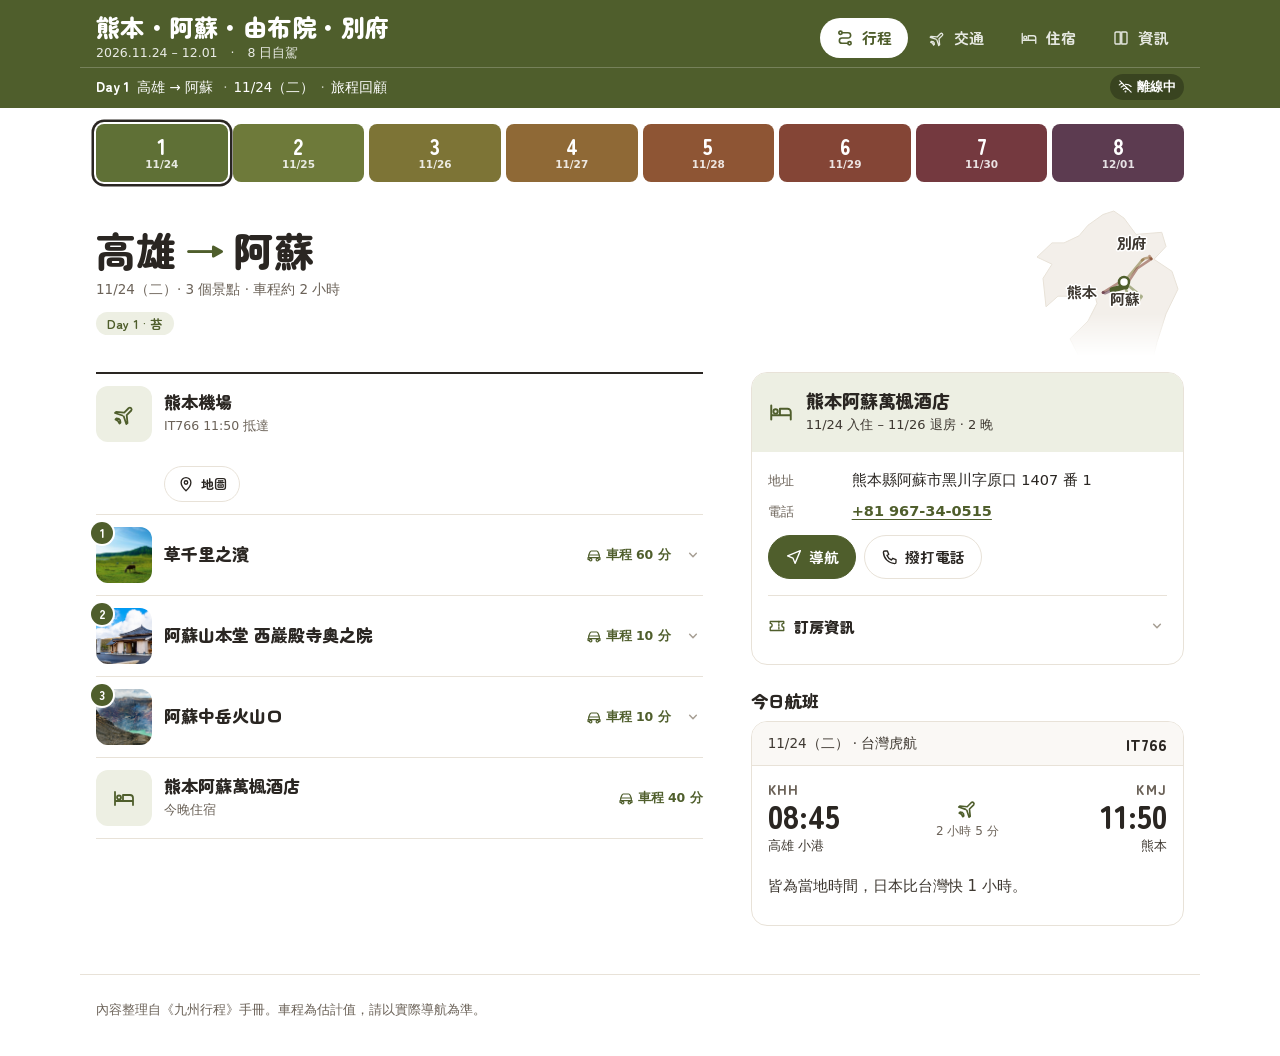
==== index.html @ fb5780c5 "新增熊本九州自駕行程網站 - 單頁靜態網站：行程（Day 1–8 景點、九州小地圖）、交通（航班、租車待填）、住宿（四間飯店、訂房待填）、資訊（氣候、美食、行前清單） - 和風沉穩色調：每天一個日本傳" ====
<!doctype html>
<html lang="zh-Hant-TW">
<head>
<meta charset="utf-8">
<meta name="viewport" content="width=device-width, initial-scale=1, viewport-fit=cover">
<title>熊本・阿蘇・由布院・別府 2026.11</title>
<meta name="description" content="2026/11/24–12/01 九州自駕八日行程：熊本、阿蘇、高千穗、湯布院、別府。">
<meta name="theme-color" content="#4F5E2C">
<link rel="manifest" href="manifest.webmanifest">
<link rel="icon" href="icon.svg" type="image/svg+xml">
<link rel="apple-touch-icon" href="icon-180.png">
<link rel="preload" href="fonts/zenmaru-900.woff" as="font" type="font/woff" crossorigin>
<link rel="stylesheet" href="css/style.css">
</head>
<body>

<svg width="0" height="0" style="position:absolute" aria-hidden="true">
  <defs>
    <symbol id="i-plane" viewBox="0 0 24 24"><path d="M10.5 13.5 3 11l1.2-1.2 8 .8 4.6-4.6a1.8 1.8 0 0 1 2.5 2.5l-4.6 4.6.8 8L14.3 22l-2.5-7.5"/><path d="M7 17l-2.5-.5L3.5 17.5 6 19l1.5 2.5 1-1L8 18"/></symbol>
    <symbol id="i-car" viewBox="0 0 24 24"><path d="M4 16v-3.5L6 7.5A2 2 0 0 1 7.9 6h8.2A2 2 0 0 1 18 7.5l2 5V16"/><path d="M3 16h18v2.5a.5.5 0 0 1-.5.5H19M5 19H3.5a.5.5 0 0 1-.5-.5V16"/><circle cx="7" cy="19" r="1.8"/><circle cx="17" cy="19" r="1.8"/><path d="M5 12h14"/></symbol>
    <symbol id="i-walk" viewBox="0 0 24 24"><circle cx="13" cy="4.5" r="1.8"/><path d="m9 21 2.5-6.5L14 17v4"/><path d="M11.5 14.5 12.5 9l-3 1.5L8 13.5"/><path d="m12.5 9 2 3 3 1"/></symbol>
    <symbol id="i-bed" viewBox="0 0 24 24"><path d="M3 6v13M3 15h18v4M21 15v-3a3 3 0 0 0-3-3h-7v6"/><circle cx="7" cy="11.5" r="2"/></symbol>
    <symbol id="i-phone" viewBox="0 0 24 24"><path d="M5 4h3.5l1.8 4.5-2.3 1.4a11 11 0 0 0 6.1 6.1l1.4-2.3 4.5 1.8V19a1.8 1.8 0 0 1-1.8 1.8A16 16 0 0 1 3.2 5.8 1.8 1.8 0 0 1 5 4"/></symbol>
    <symbol id="i-pin" viewBox="0 0 24 24"><path d="M12 21s-6.5-6-6.5-11a6.5 6.5 0 0 1 13 0c0 5-6.5 11-6.5 11z"/><circle cx="12" cy="10" r="2.3"/></symbol>
    <symbol id="i-nav" viewBox="0 0 24 24"><path d="M20.5 3.5 3.5 10.6l7.1 2.8 2.8 7.1z"/></symbol>
    <symbol id="i-route" viewBox="0 0 24 24"><circle cx="6" cy="5" r="2.2"/><circle cx="18" cy="19" r="2.2"/><path d="M8.2 5H16a3.5 3.5 0 0 1 0 7H8a3.5 3.5 0 0 0 0 7h7.8"/></symbol>
    <symbol id="i-ticket" viewBox="0 0 24 24"><path d="M3 8.5V6h18v2.5a2.5 2.5 0 0 0 0 5V18H3v-4.5a2.5 2.5 0 0 0 0-5z"/><path d="M14.5 6v12" stroke-dasharray="2 2"/></symbol>
    <symbol id="i-book" viewBox="0 0 24 24"><path d="M4 5.5A1.5 1.5 0 0 1 5.5 4H11v16H5.5A1.5 1.5 0 0 1 4 18.5zM20 5.5A1.5 1.5 0 0 0 18.5 4H13v16h5.5a1.5 1.5 0 0 0 1.5-1.5z"/></symbol>
    <symbol id="i-chev" viewBox="0 0 24 24"><path d="m8 10 4 4 4-4"/></symbol>
    <symbol id="i-check" viewBox="0 0 24 24"><path d="m5 12.5 4.5 4.5L19 7.5"/></symbol>
    <symbol id="i-offline" viewBox="0 0 24 24"><path d="M3 3l18 18M8.5 16.5a5 5 0 0 1 7 0M5 13a10 10 0 0 1 4.2-2.4M12 8.5a13 13 0 0 1 9 3.5M2 9.5a15 15 0 0 1 3.3-2.2"/><circle cx="12" cy="20" r=".6"/></symbol>
  </defs>
</svg>

<a class="skip" href="#main">跳到主要內容</a>

<header class="mast">
  <div class="mast__inner">
    <div class="mast__title">
      <h1 class="mast__name">熊本・阿蘇・由布院・別府</h1>
      <p class="mast__dates num">2026.11.24 – 12.01　·　8 日自駕</p>
    </div>
    <nav class="tabs" aria-label="主要分頁">
      <a class="tabs__item" href="#trip" data-tab="trip"><svg class="ic"><use href="#i-route"/></svg><span>行程</span></a>
      <a class="tabs__item" href="#transport" data-tab="transport"><svg class="ic"><use href="#i-plane"/></svg><span>交通</span></a>
      <a class="tabs__item" href="#stay" data-tab="stay"><svg class="ic"><use href="#i-bed"/></svg><span>住宿</span></a>
      <a class="tabs__item" href="#info" data-tab="info"><svg class="ic"><use href="#i-book"/></svg><span>資訊</span></a>
    </nav>
  </div>
  <div class="guide" aria-live="polite">
    <div class="guide__inner">
      <p class="guide__words" id="guide"></p>
      <p class="guide__net" id="net" hidden><svg class="ic"><use href="#i-offline"/></svg>離線中</p>
    </div>
  </div>
</header>

<main id="main">
  <section class="view" id="view-trip" data-view="trip" aria-label="行程"></section>
  <section class="view" id="view-transport" data-view="transport" aria-label="交通" hidden></section>
  <section class="view" id="view-stay" data-view="stay" aria-label="住宿" hidden></section>
  <section class="view" id="view-info" data-view="info" aria-label="資訊" hidden></section>
</main>

<footer class="foot">
  <p>內容整理自《九州行程》手冊。車程為估計值，請以實際導航為準。</p>
  <p id="sw-status"></p>
</footer>

<script src="js/data.js"></script>
<script src="js/app.js"></script>
</body>
</html>
---- css/style.css ----
@font-face {
  font-family: "Zen Maru";
  src: url("../fonts/zenmaru-900.woff") format("woff");
  font-weight: 900;
  font-display: swap;
}
@font-face {
  font-family: "Zen Maru";
  src: url("../fonts/zenmaru-700.woff") format("woff");
  font-weight: 700;
  font-display: swap;
}

/* 圓體沒有的五個繁體字（嗎奶灶糕糰）由同字重的黑體補上 */
@font-face { font-family: "Zen Maru"; src: url("../fonts/fill-900.woff2") format("woff2"); font-weight: 900; unicode-range: U+55CE, U+5976, U+7076, U+7CD5, U+7CF0; font-display: swap; }
@font-face { font-family: "Zen Maru"; src: url("../fonts/fill-700.woff2") format("woff2"); font-weight: 700; unicode-range: U+55CE, U+5976, U+7076, U+7CD5, U+7CF0; font-display: swap; }

:root {
  color-scheme: light;
  /* 暖灰階：所有中性色都從這一組來 */
  --white: #FFFFFF;
  --g-50: #FAF8F5;
  --g-100: #F3EFEA;
  --g-200: #E8E2D8;
  --g-400: #A79F94;
  --g-600: #6B6258;
  --g-800: #3E3831;
  --ink: #2A2622;

  /* 選中日的秋色（由 JS 依日期換上） */
  --day: #4F5E2C;
  --day-chip: #5F7036;
  --day-soft: #EDEFE3;

  --round: "Zen Maru", "Noto Sans TC", "PingFang TC", "Microsoft JhengHei", system-ui, sans-serif;
  --body: "Noto Sans TC", "PingFang TC", "Hiragino Sans", "Microsoft JhengHei", system-ui, sans-serif;

  --s1: 4px; --s2: 8px; --s3: 12px; --s4: 16px; --s5: 24px; --s6: 32px; --s7: 48px;
  --gutter: 16px;
  --max: 1120px;
  --tabbar: 62px;
  --r-sm: 8px; --r-md: 12px; --r-lg: 16px;
  --ease: cubic-bezier(.16, 1, .3, 1);
}

*, *::before, *::after { box-sizing: border-box; }
html { -webkit-text-size-adjust: 100%; scroll-padding-top: 120px; scrollbar-color: var(--g-400) var(--g-100); }
body {
  margin: 0;
  background: var(--white);
  color: var(--ink);
  font: 400 16px/1.7 var(--body);
  caret-color: var(--day);
  padding-bottom: calc(var(--tabbar) + env(safe-area-inset-bottom));
}
::selection { background: var(--day-soft); color: var(--ink); }
img { display: block; max-width: 100%; height: auto; }
a { color: var(--day); text-underline-offset: .2em; text-decoration-thickness: 1px; }
:focus-visible { outline: 3px solid var(--ink); outline-offset: 2px; border-radius: 6px; }
p { max-width: 68ch; }
.num { font-variant-numeric: tabular-nums; }
.sr { position: absolute; width: 1px; height: 1px; overflow: hidden; clip: rect(0 0 0 0); white-space: nowrap; }
.ic { width: 20px; height: 20px; fill: none; stroke: currentColor; stroke-width: 1.8; stroke-linecap: round; stroke-linejoin: round; flex: none; }
.chev { width: 20px; height: 20px; color: var(--g-400); transition: transform .3s var(--ease); }
details[open] > summary .chev { transform: rotate(180deg); }
summary { list-style: none; cursor: pointer; }
summary::-webkit-details-marker { display: none; }

.skip { position: absolute; left: -999px; top: 8px; background: var(--ink); color: var(--white); padding: 8px 12px; z-index: 50; border-radius: var(--r-sm); }
.skip:focus { left: 8px; }

/* ── 頁首：整塊鋪上當日秋色 ─────────────── */
.mast { background: var(--day); color: var(--white); position: sticky; top: 0; z-index: 20; transition: background-color .6s var(--ease); }
.mast__inner { max-width: var(--max); margin: 0 auto; padding: var(--s3) var(--gutter) var(--s1); display: flex; align-items: center; gap: var(--s5); }
.mast__title { min-width: 0; }
.mast__name { font: 900 clamp(19px, 5vw, 24px)/1.25 var(--round); margin: 0; letter-spacing: .02em; }
.mast__dates { margin: 0; font-size: 12.5px; opacity: .88; }

.guide { color: var(--white); }
.guide__inner { max-width: var(--max); margin: 0 auto; padding: 0 var(--gutter) var(--s2); min-height: 30px; display: flex; align-items: center; gap: var(--s3); border-top: 1px solid rgba(255,255,255,.22); padding-top: 6px; }
.guide__words { margin: 0; max-width: none; font-size: 13.5px; line-height: 1.5; flex: 1; min-width: 0; }
.guide__words b { font: 900 13.5px/1 var(--round); margin-right: 8px; }
.guide__words .sep { opacity: .65; margin: 0 6px; }
.guide__words .u { white-space: nowrap; }
.guide__net { margin: 0; display: flex; align-items: center; gap: 4px; font-size: 12.5px; font-weight: 700; background: rgba(0,0,0,.28); padding: 2px 8px; border-radius: 99px; }
.guide__net .ic { width: 15px; height: 15px; }

/* 分頁：手機在底部，寬螢幕在頁首 */
.tabs { position: fixed; left: 0; right: 0; bottom: 0; z-index: 30; display: grid; grid-template-columns: repeat(4, 1fr);
  background: var(--white); border-top: 1px solid var(--g-200); padding-bottom: env(safe-area-inset-bottom); }
.tabs__item { display: flex; flex-direction: column; align-items: center; justify-content: center; gap: 2px; height: var(--tabbar);
  color: var(--g-600); text-decoration: none; font: 700 12px/1.2 var(--round); }
.tabs__item .ic { width: 24px; height: 24px; }
.tabs__item[aria-current="page"] { color: var(--day); }
.tabs__item[aria-current="page"] .ic { stroke-width: 2.2; }

@media (min-width: 860px) {
  body { padding-bottom: 0; }
  .tabs { position: static; margin-left: auto; display: flex; gap: var(--s1); background: none; border: 0; padding: 0; }
  .tabs__item { flex-direction: row; height: 40px; padding: 0 var(--s4); color: var(--white); font-size: 15px; gap: var(--s2); border-radius: 99px; opacity: .85; }
  .tabs__item .ic { width: 18px; height: 18px; }
  .tabs__item:hover { opacity: 1; background: rgba(255,255,255,.14); }
  .tabs__item[aria-current="page"] { color: var(--day); background: var(--white); opacity: 1; }
}

main { max-width: var(--max); margin: 0 auto; padding: 0 var(--gutter); }
.view { padding: var(--s4) 0 var(--s7); }
.view[hidden] { display: none; }

.h-sec { font: 900 22px/1.3 var(--round); margin: var(--s7) 0 var(--s4); padding-bottom: var(--s2); border-bottom: 2px solid var(--ink); }
.h-sec:first-child { margin-top: var(--s3); }
.h-sub { font: 900 17px/1.4 var(--round); margin: 0 0 var(--s2); }

/* ── 色階日期鈕 ─────────────────────────── */
.days { display: grid; grid-template-columns: repeat(8, minmax(0, 1fr)); gap: 5px; }
.days__btn { appearance: none; border: 0; background: var(--c); color: var(--ci); cursor: pointer; border-radius: var(--r-sm);
  min-height: 58px; padding: 6px 0 5px; display: flex; flex-direction: column; align-items: center; justify-content: center; gap: 1px; font: inherit; position: relative;
  transition: transform .25s var(--ease), box-shadow .25s var(--ease); }
.days__n { font: 900 21px/1 var(--round); }
.days__d { font-size: 10.5px; line-height: 1.2; font-weight: 700; opacity: .85; }
.days__btn:hover { transform: translateY(-2px); }
.days__btn[aria-selected="true"] { box-shadow: 0 0 0 2px var(--white), 0 0 0 4.5px var(--ink); }
.days__btn.is-today::after { content: "今天"; position: absolute; top: -7px; left: 50%; transform: translateX(-50%); font: 700 10px/1 var(--body); padding: 3px 5px; background: var(--ink); color: var(--white); border-radius: 99px; white-space: nowrap; }

/* ── 當日標題＋小地圖 ───────────────────── */
.dayhead { margin: var(--s5) 0 var(--s4); display: grid; grid-template-columns: minmax(0, 1fr) 120px; gap: var(--s3); align-items: center; }
.dayhead__route { font: 900 clamp(26px, 7.4vw, 40px)/1.2 var(--round); margin: 0; letter-spacing: .01em; }
.dayhead__route .arr { color: var(--day); margin: 0 .2em; font-weight: 700; }
.dayhead__meta { margin: var(--s1) 0 0; color: var(--g-600); font-size: 13.5px; }
.dayhead__chips { margin: var(--s3) 0 0; display: flex; flex-wrap: wrap; gap: 6px; }
.chip { display: inline-flex; align-items: center; padding: 4px 11px; border-radius: 99px; background: var(--day-soft); color: var(--day); font: 700 12.5px/1.2 var(--round); }
.chip--quiet { background: var(--g-100); color: var(--g-800); }

.minimap { width: 120px; height: auto; display: block; -webkit-mask-image: linear-gradient(to bottom, #000 72%, transparent); mask-image: linear-gradient(to bottom, #000 72%, transparent); }
.minimap__land { fill: var(--g-100); stroke: var(--g-200); stroke-width: 1; stroke-linejoin: round; }
.minimap__seg { fill: none; stroke-width: 2.6; stroke-linecap: round; stroke-linejoin: round; opacity: .55; }
.minimap__seg.is-on { stroke: var(--day); stroke-width: 5.5; opacity: 1; transition: stroke .6s var(--ease); }
.minimap__end { fill: var(--white); stroke: var(--day); stroke-width: 2.5; }
.minimap__labels { font: 700 15px var(--round); fill: var(--g-800); paint-order: stroke; stroke: var(--white); stroke-width: 3px; stroke-linejoin: round; }

@media (min-width: 600px) {
  .dayhead { grid-template-columns: minmax(0, 1fr) 150px; }
  .minimap { width: 150px; }
}

.daygrid { display: grid; grid-template-columns: minmax(0, 1fr); gap: var(--s6); }
@media (min-width: 960px) {
  .daygrid { grid-template-columns: minmax(0, 1.4fr) minmax(0, 1fr); gap: var(--s7); align-items: start; }
  .daygrid__aside { position: sticky; top: 112px; }
}

/* ── 景點清單 ───────────────────────────── */
.stops { list-style: none; margin: 0; padding: 0; border-top: 2px solid var(--ink); }
.stop { border-bottom: 1px solid var(--g-200); }
.stop__head { display: grid; grid-template-columns: 56px minmax(0, 1fr) auto auto; gap: var(--s3); align-items: center; padding: var(--s3) 0; min-height: 76px; }
.stop--base .stop__head { grid-template-columns: 56px minmax(0, 1fr) auto; }
.stop__img { position: relative; width: 56px; height: 56px; }
.stop__img img { width: 56px; height: 56px; object-fit: cover; border-radius: var(--r-md); }
.stop__img--icon { display: grid; place-items: center; border-radius: var(--r-md); background: var(--day-soft); color: var(--day); }
.stop__img--icon .ic { width: 24px; height: 24px; }
.stop__n { position: absolute; left: -5px; top: -5px; min-width: 22px; height: 22px; border-radius: 99px; background: var(--day); color: var(--white);
  font: 900 12px/22px var(--round); text-align: center; box-shadow: 0 0 0 2px var(--white); }
.stop__title { min-width: 0; }
.stop__name { display: block; font: 900 17px/1.35 var(--round); }
.stop__role { display: block; font-size: 12.5px; color: var(--g-600); margin-top: 1px; }
.stop__move { display: inline-flex; align-items: center; gap: 4px; justify-self: end; font-size: 12.5px; font-weight: 700; color: var(--day); white-space: nowrap; }
.stop__move .ic { width: 16px; height: 16px; }
summary.stop__head:hover .stop__name { color: var(--day); }
.actions--stop { margin: calc(var(--s2) * -1) 0 var(--s3) calc(56px + var(--s3)); }

.stop__detail { padding: 0 0 var(--s5); }
.stop__detail p { margin: 0 0 var(--s3); color: var(--g-800); font-size: 15.5px; line-height: 1.85; }
.photo { margin: 0 0 var(--s4); }
.photo img { width: 100%; max-height: 360px; object-fit: cover; border-radius: var(--r-lg); }
.pair { display: grid; grid-template-columns: 1fr 1fr; gap: var(--s2); margin: 0 0 var(--s4); }
.pair img { width: 100%; aspect-ratio: 4/3; object-fit: cover; border-radius: var(--r-md); }

.subs { list-style: none; padding: 0; margin: var(--s4) 0 0; display: grid; gap: var(--s4); }
.subs li { display: grid; grid-template-columns: 88px minmax(0, 1fr); column-gap: var(--s3); row-gap: var(--s2); align-items: center; padding: var(--s4); background: var(--g-50); border-radius: var(--r-md); }
.subs img { width: 88px; height: 66px; object-fit: cover; border-radius: var(--r-sm); }
.subs h4 { margin: 0; font: 900 16.5px/1.3 var(--round); display: flex; align-items: center; gap: 8px; }
.subs h4 b { display: inline-grid; place-items: center; width: 22px; height: 22px; border-radius: 99px; background: var(--day-soft); color: var(--day); font-size: 12px; flex: none; }
.subs p, .subs__act { grid-column: 1 / -1; }
.stop__detail .subs p { margin: 0; font-size: 14.5px; line-height: 1.8; }
@media (min-width: 600px) {
  .subs li { grid-template-columns: 120px minmax(0, 1fr); align-items: start; }
  .subs img { width: 120px; height: 90px; grid-row: 1 / span 3; }
  .subs p, .subs__act { grid-column: 2; }
}

.tt { width: 100%; border-collapse: collapse; font-size: 14.5px; margin: var(--s3) 0 var(--s4); }
.tt caption { text-align: left; font: 900 16px/1.4 var(--round); padding-bottom: var(--s2); }
.tt th { text-align: left; font-weight: 700; font-size: 12.5px; color: var(--g-600); padding: 6px 8px 6px 0; border-bottom: 2px solid var(--ink); }
.tt td { padding: 8px 8px 8px 0; border-bottom: 1px solid var(--g-200); vertical-align: top; color: var(--g-800); }
.tt td:first-child { color: var(--ink); font-weight: 700; white-space: nowrap; }

/* ── 按鈕 ───────────────────────────────── */
.actions { display: flex; flex-wrap: wrap; gap: var(--s2); margin-top: var(--s3); }
.btn { display: inline-flex; align-items: center; gap: 6px; min-height: 44px; padding: 0 16px; border-radius: 99px; text-decoration: none; font: 700 14.5px/1 var(--round);
  border: 1.5px solid var(--g-200); color: var(--ink); background: var(--white); cursor: pointer; transition: background-color .2s, border-color .2s, color .2s; }
.btn .ic { width: 18px; height: 18px; }
.btn:hover { border-color: var(--ink); }
.btn--day { background: var(--day); border-color: var(--day); color: var(--white); }
.btn--day:hover { background: var(--ink); border-color: var(--ink); }
.btn--sm { min-height: 36px; padding: 0 12px; font-size: 13px; }
.btn--quiet { color: var(--g-600); }

/* ── 住宿卡 ─────────────────────────────── */
.lodge { border: 1px solid var(--g-200); border-radius: var(--r-lg); background: var(--white); overflow: hidden; }
.lodge__head { display: flex; align-items: center; gap: var(--s3); padding: var(--s4); background: var(--day-soft); }
.lodge__head > .ic { width: 26px; height: 26px; color: var(--day); }
.lodge .lodge__name { font: 900 18px/1.3 var(--round); margin: 0; }
.lodge .lodge__nights { margin: 2px 0 0; font-size: 13px; color: var(--g-800); }
.lodge__body { padding: var(--s4); }
.lodge__desc { color: var(--g-800); font-size: 14.5px; line-height: 1.8; margin: var(--s4) 0 0; }
.facts { margin: 0; display: grid; gap: 6px; font-size: 14.5px; }
.facts__row { display: grid; grid-template-columns: 72px minmax(0, 1fr); gap: var(--s3); align-items: baseline; }
.facts dt { color: var(--g-600); font-size: 13px; }
.facts dd { margin: 0; overflow-wrap: anywhere; }
.facts a { font-weight: 700; }
.facts--grid { gap: 8px var(--s5); }
@media (min-width: 520px) { .facts--grid { grid-template-columns: 1fr 1fr; } }
.todo { display: inline-block; padding: 0 10px; border: 1.5px dashed var(--g-400); border-radius: 99px; color: var(--g-600); font-size: 12px; line-height: 1.75; font-weight: 700; }
.slot { margin-top: var(--s4); border-top: 1px solid var(--g-200); padding-top: var(--s2); }
.slot > summary { display: flex; align-items: center; gap: var(--s2); min-height: 44px; font: 900 15px/1.3 var(--round); }
.slot > summary .ic:first-child { width: 18px; height: 18px; color: var(--day); }
.slot > summary .chev { margin-left: auto; }
.slot .facts { padding: var(--s2) 0 var(--s1); }

.aside { margin-top: var(--s5); }
.aside p { color: var(--g-800); font-size: 15px; line-height: 1.85; margin: 0 0 var(--s3); }
.more > summary { display: inline-flex; align-items: center; gap: 4px; min-height: 44px; font: 700 15px/1 var(--round); color: var(--day); }

/* ── 交通 ───────────────────────────────── */
.flights { display: grid; gap: var(--s4); }
@media (min-width: 720px) { .flights { grid-template-columns: 1fr 1fr; } }
.flight { border: 1px solid var(--g-200); border-radius: var(--r-lg); background: var(--white); overflow: hidden; }
.flight__head { display: flex; justify-content: space-between; align-items: center; padding: 10px var(--s4); background: var(--g-50); border-bottom: 1px solid var(--g-200); font-size: 13.5px; color: var(--g-800); }
.flight__head b { font: 900 16px/1 var(--round); color: var(--ink); }
.flight__leg { display: grid; grid-template-columns: 1fr auto 1fr; align-items: center; padding: var(--s4); gap: var(--s3); }
.flight__pt { display: grid; gap: 2px; }
.flight__pt--end { text-align: right; }
.flight__code { font: 900 14px/1 var(--round); color: var(--g-600); letter-spacing: .06em; }
.flight__time { font: 900 32px/1.1 var(--round); }
.flight__city { font-size: 13px; color: var(--g-800); }
.flight__mid { color: var(--g-600); display: grid; justify-items: center; gap: 2px; font-size: 12px; }
.flight__mid .ic { width: 22px; height: 22px; color: var(--day); }
.flight__note { padding: 0 var(--s4) var(--s3); margin: 0; font-size: 12.5px; color: var(--g-600); }

.panel { border: 1px solid var(--g-200); border-radius: var(--r-lg); background: var(--white); padding: var(--s4); }
.hint { font-size: 13px; color: var(--g-600); margin: var(--s3) 0 0; }

.stays { display: grid; gap: var(--s5); }
@media (min-width: 860px) { .stays { grid-template-columns: 1fr 1fr; align-items: start; } }

/* ── 資訊 ───────────────────────────────── */
.infogrid { display: grid; gap: var(--s4); }
@media (min-width: 720px) { .infogrid { grid-template-columns: 1fr 1fr; } }
.infobox { background: var(--g-50); border-radius: var(--r-lg); padding: var(--s4); }
.infobox h3 { font: 900 17px/1.3 var(--round); margin: 0 0 var(--s2); }
.infobox p { margin: 0 0 var(--s2); color: var(--g-800); font-size: 15px; }
.infobox .facts { margin-top: var(--s2); }
.temp { display: flex; align-items: baseline; gap: var(--s2); flex-wrap: wrap; }
.temp b { font: 900 34px/1 var(--round); color: var(--day); }
.temp b small { font: 700 20px/1 var(--body); margin-left: 2px; }
.temp span { color: var(--g-600); font-size: 13px; }

.food { display: grid; gap: var(--s5); }
@media (min-width: 720px) { .food { grid-template-columns: repeat(2, 1fr); } }
@media (min-width: 1040px) { .food { grid-template-columns: repeat(4, 1fr); } }
.food__area { display: flex; align-items: center; gap: var(--s2); font: 900 17px/1.2 var(--round); margin: 0 0 var(--s2); }
.food__area::before { content: ""; width: 14px; height: 14px; border-radius: 4px; background: var(--c); }
.food ul { list-style: none; margin: 0; padding: 0; }
.food li { padding: 10px 0; border-bottom: 1px solid var(--g-200); }
.food li b { display: block; font-size: 15px; }
.food li span { color: var(--g-600); font-size: 13.5px; line-height: 1.65; display: block; }

.check__bar { display: flex; align-items: center; gap: var(--s3); margin: 0 0 var(--s4); font-size: 14px; font-weight: 700; color: var(--g-800); }
.check__meter { flex: 1; height: 10px; background: var(--g-100); border-radius: 99px; overflow: hidden; max-width: 320px; }
.check__meter i { display: block; height: 100%; background: var(--day); transform-origin: left; transform: scaleX(0); transition: transform .4s var(--ease); }
.check__groups { display: grid; gap: var(--s5); }
@media (min-width: 720px) { .check__groups { grid-template-columns: 1fr 1fr; } }
.check__group h3 { font: 900 16px/1.3 var(--round); margin: 0 0 var(--s1); }
.check__list { list-style: none; margin: 0; padding: 0; display: grid; grid-template-columns: 1fr 1fr; column-gap: var(--s3); }
.check__list label { display: flex; align-items: center; gap: 10px; min-height: 46px; cursor: pointer; font-size: 15px; border-bottom: 1px solid var(--g-200); }
.check__list input { appearance: none; width: 22px; height: 22px; border: 1.5px solid var(--g-400); border-radius: 7px; display: grid; place-items: center; flex: none; margin: 0; background: var(--white); cursor: pointer; transition: background-color .2s, border-color .2s; }
.check__list input:checked { background: var(--day); border-color: var(--day); }
.check__list input:checked::after { content: ""; width: 11px; height: 6px; border: solid var(--white); border-width: 0 0 2.5px 2.5px; transform: translateY(-2px) rotate(-45deg); }
.check__list input:checked + span { color: var(--g-600); text-decoration: line-through; }
.check__foot { margin-top: var(--s6); padding-top: var(--s4); border-top: 1px dashed var(--g-200); }

.foot { max-width: var(--max); margin: 0 auto; padding: var(--s5) var(--gutter) var(--s6); color: var(--g-600); font-size: 12.5px; border-top: 1px solid var(--g-200); }
.foot p { margin: 0 0 4px; max-width: none; }

/* 換日時：頁首與地圖的秋色平滑轉換，清單淡入 */
@media (prefers-reduced-motion: no-preference) {
  .stops { animation: rise .45s var(--ease) both; }
}
@keyframes rise { from { opacity: .4; transform: translateY(6px); } to { opacity: 1; transform: none; } }
@media (prefers-reduced-motion: reduce) { .mast, .minimap__seg { transition: none; } }

@media (max-width: 370px) {
  .days { gap: 3px; }
  .days__n { font-size: 18px; }
  .days__d { font-size: 9.5px; }
  .dayhead { grid-template-columns: minmax(0, 1fr) 104px; }
  .minimap { width: 104px; }
}

@media print {
  .mast { position: static; }
  .tabs { display: none; }
  body { padding: 0; }
}
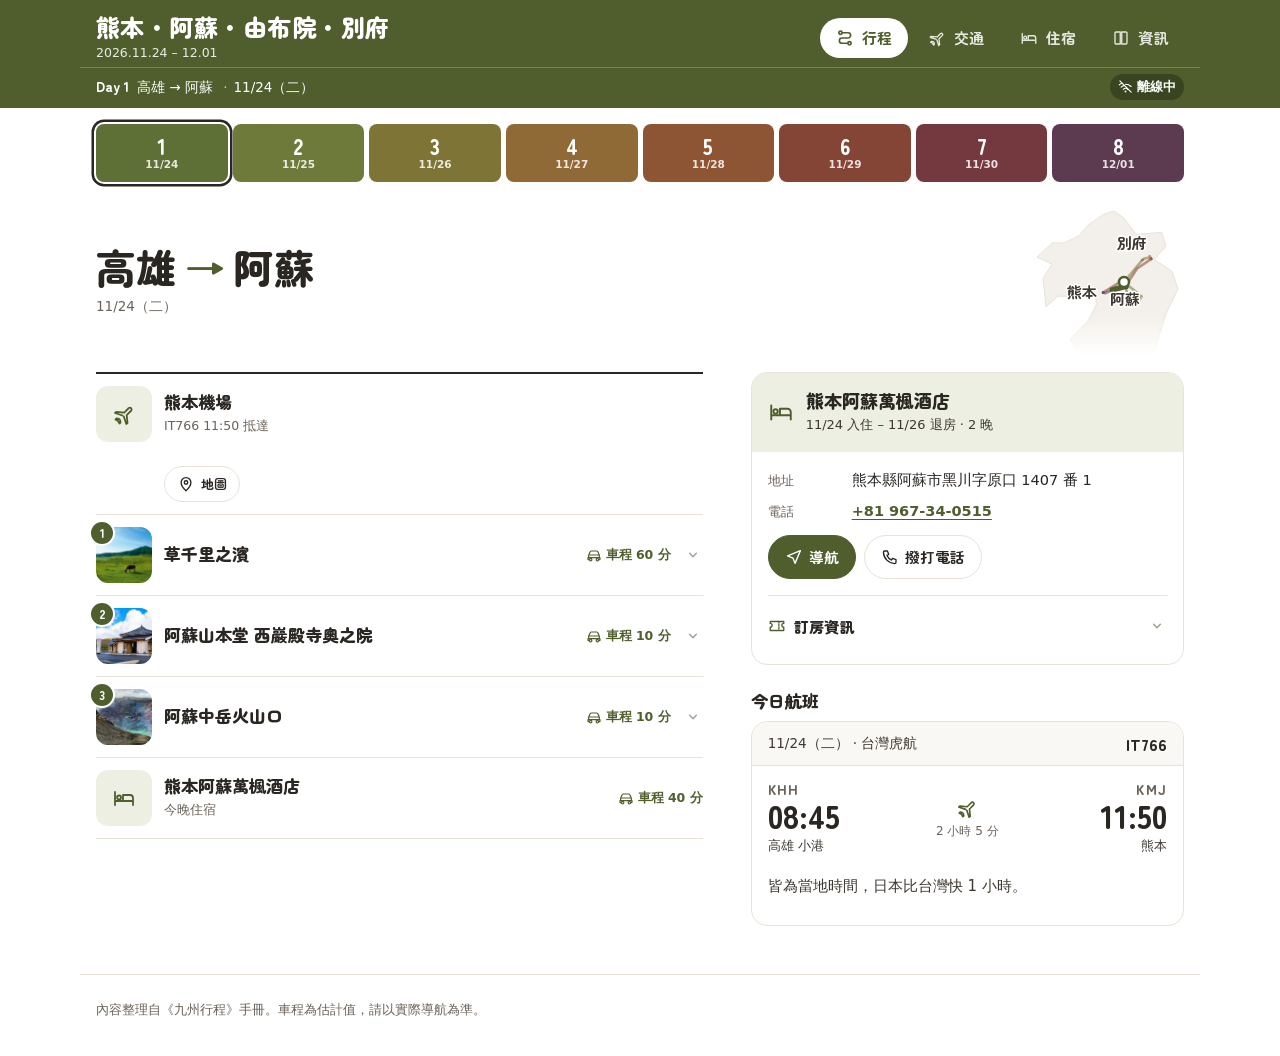
==== commit e3cca65c: "精簡頁面資訊，備註欄改為可直接在網頁輸入 - 每日標題下只保留日期，移除景點數、車程與 Day 標籤 - 頁首移除「8 日自駕」，導讀列移除倒數天數與旅程回顧 - 訂房資訊只保留訂房編號、房型、付款、" ====
--- a/index.html
+++ b/index.html
@@ -38,7 +38,7 @@
   <div class="mast__inner">
     <div class="mast__title">
       <h1 class="mast__name">熊本・阿蘇・由布院・別府</h1>
-      <p class="mast__dates num">2026.11.24 – 12.01　·　8 日自駕</p>
+      <p class="mast__dates num">2026.11.24 – 12.01</p>
     </div>
     <nav class="tabs" aria-label="主要分頁">
       <a class="tabs__item" href="#trip" data-tab="trip"><svg class="ic"><use href="#i-route"/></svg><span>行程</span></a>
--- a/css/style.css
+++ b/css/style.css
@@ -220,6 +220,13 @@
 .facts a { font-weight: 700; }
 .facts--grid { gap: 8px var(--s5); }
 @media (min-width: 520px) { .facts--grid { grid-template-columns: 1fr 1fr; } }
+.facts__row--wide { grid-column: 1 / -1; }
+/* 備註輸入框；字級 16px 避免 iOS 點下去時自動放大 */
+.note { display: block; width: 100%; min-height: 64px; padding: 8px 10px; resize: vertical; font: 400 16px/1.6 var(--body); color: var(--ink);
+  background: var(--g-50); border: 1.5px dashed var(--g-400); border-radius: var(--r-sm); transition: border-color .2s, background-color .2s; }
+.note::placeholder { color: var(--g-600); }
+.note:hover { border-color: var(--g-600); }
+.note:focus { outline: none; border-style: solid; border-color: var(--day); background: var(--white); }
 .todo { display: inline-block; padding: 0 10px; border: 1.5px dashed var(--g-400); border-radius: 99px; color: var(--g-600); font-size: 12px; line-height: 1.75; font-weight: 700; }
 .slot { margin-top: var(--s4); border-top: 1px solid var(--g-200); padding-top: var(--s2); }
 .slot > summary { display: flex; align-items: center; gap: var(--s2); min-height: 44px; font: 900 15px/1.3 var(--round); }
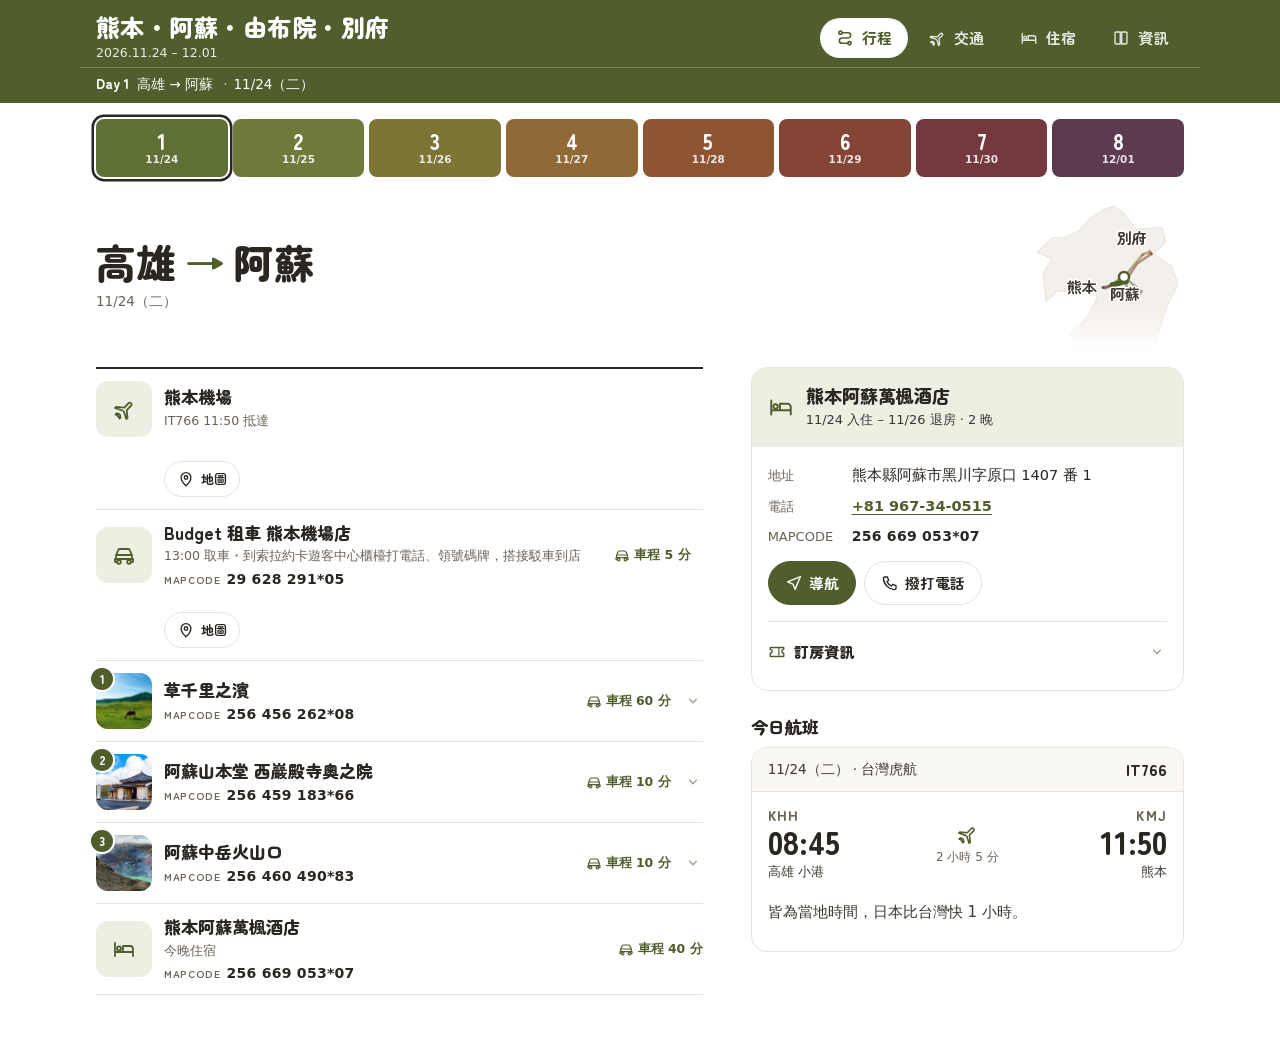
==== commit 329d14d2: "加入 mapcode、租車站點與訂房金額，行前清單加入完成回饋 - Day 1–6 景點、飯店加上車用導航 MAPCODE（出發飯店不顯示） - Day 1 熊本機場後、Day 6 飯店前加入 Bud" ====
--- a/index.html
+++ b/index.html
@@ -50,7 +50,7 @@
   <div class="guide" aria-live="polite">
     <div class="guide__inner">
       <p class="guide__words" id="guide"></p>
-      <p class="guide__net" id="net" hidden><svg class="ic"><use href="#i-offline"/></svg>離線中</p>
+      <p class="guide__net" id="net" hidden><svg class="ic"><use href="#i-offline"/></svg><span id="net-text">離線中</span></p>
     </div>
   </div>
 </header>
@@ -63,7 +63,6 @@
 </main>
 
 <footer class="foot">
-  <p>內容整理自《九州行程》手冊。車程為估計值，請以實際導航為準。</p>
   <p id="sw-status"></p>
 </footer>
 
--- a/css/style.css
+++ b/css/style.css
@@ -105,7 +105,7 @@
 
 main { max-width: var(--max); margin: 0 auto; padding: 0 var(--gutter); }
 .view { padding: var(--s4) 0 var(--s7); }
-.view[hidden] { display: none; }
+[hidden] { display: none !important; }
 
 .h-sec { font: 900 22px/1.3 var(--round); margin: var(--s7) 0 var(--s4); padding-bottom: var(--s2); border-bottom: 2px solid var(--ink); }
 .h-sec:first-child { margin-top: var(--s3); }
@@ -166,6 +166,11 @@
 .stop__move { display: inline-flex; align-items: center; gap: 4px; justify-self: end; font-size: 12.5px; font-weight: 700; color: var(--day); white-space: nowrap; }
 .stop__move .ic { width: 16px; height: 16px; }
 summary.stop__head:hover .stop__name { color: var(--day); }
+/* 車用導航 MAPCODE：不用展開就看得到，數字等寬好對照輸入 */
+.mc { display: flex; flex-wrap: wrap; align-items: baseline; column-gap: 6px; margin-top: 3px; line-height: 1.3; }
+.mc__k { font: 700 10.5px/1.5 var(--round); letter-spacing: .06em; color: var(--g-600); }
+.mc__v { font: 700 14px/1.3 var(--body); color: var(--ink); letter-spacing: .02em; white-space: nowrap; user-select: all; }
+.subs .mc { margin-top: 4px; }
 .actions--stop { margin: calc(var(--s2) * -1) 0 var(--s3) calc(56px + var(--s3)); }
 
 .stop__detail { padding: 0 0 var(--s5); }
@@ -227,6 +232,8 @@
 .note::placeholder { color: var(--g-600); }
 .note:hover { border-color: var(--g-600); }
 .note:focus { outline: none; border-style: solid; border-color: var(--day); background: var(--white); }
+.note__saved { display: block; min-height: 1.5em; margin-top: 2px; font-size: 12.5px; line-height: 1.5; color: var(--g-600); opacity: 0; transition: opacity .5s var(--ease); }
+.note__saved.is-on { opacity: 1; transition-duration: .15s; }
 .todo { display: inline-block; padding: 0 10px; border: 1.5px dashed var(--g-400); border-radius: 99px; color: var(--g-600); font-size: 12px; line-height: 1.75; font-weight: 700; }
 .slot { margin-top: var(--s4); border-top: 1px solid var(--g-200); padding-top: var(--s2); }
 .slot > summary { display: flex; align-items: center; gap: var(--s2); min-height: 44px; font: 900 15px/1.3 var(--round); }
@@ -253,6 +260,25 @@
 .flight__mid { color: var(--g-600); display: grid; justify-items: center; gap: 2px; font-size: 12px; }
 .flight__mid .ic { width: 22px; height: 22px; color: var(--day); }
 .flight__note { padding: 0 var(--s4) var(--s3); margin: 0; font-size: 12.5px; color: var(--g-600); }
+/* 租車卡：沿用航班卡的起訖版型 */
+.rent .flight__head a { font-weight: 700; }
+.rent__tel { display: inline-flex; align-items: center; gap: 4px; min-height: 32px; }
+.rent__tel .ic { width: 15px; height: 15px; }
+.rent .flight__code { color: var(--day); }
+.rent__date { font-size: 13px; font-weight: 700; color: var(--ink); }
+.rent__todo { padding: 8px 0 4px; }
+.rent .flight__leg { align-items: start; }
+.rent .flight__mid { align-self: start; margin-top: 26px; min-width: 64px; position: relative; }
+.rent .flight__mid::before { content: ""; position: absolute; left: 0; right: 0; top: 50%; border-top: 1.5px dashed var(--g-400); }
+.rent .flight__mid .ic { position: relative; width: 26px; height: 26px; padding: 0 4px; box-sizing: content-box; background: var(--white); }
+.rent__body { padding: var(--s4); border-top: 1px solid var(--g-200); }
+@media (min-width: 860px) {
+  .rent { display: grid; grid-template-columns: minmax(0, 5fr) minmax(0, 7fr); }
+  .rent .flight__head { grid-column: 1 / -1; }
+  .rent .flight__leg { padding: var(--s5) var(--s4); align-self: start; }
+  .rent__body { border-top: 0; border-left: 1px solid var(--g-200); }
+  .rent__body .facts--grid { grid-template-columns: 1fr 1fr; }
+}
 
 .panel { border: 1px solid var(--g-200); border-radius: var(--r-lg); background: var(--white); padding: var(--s4); }
 .hint { font-size: 13px; color: var(--g-600); margin: var(--s3) 0 0; }
@@ -283,8 +309,19 @@
 .food li span { color: var(--g-600); font-size: 13.5px; line-height: 1.65; display: block; }
 
 .check__bar { display: flex; align-items: center; gap: var(--s3); margin: 0 0 var(--s4); font-size: 14px; font-weight: 700; color: var(--g-800); }
-.check__meter { flex: 1; height: 10px; background: var(--g-100); border-radius: 99px; overflow: hidden; max-width: 320px; }
-.check__meter i { display: block; height: 100%; background: var(--day); transform-origin: left; transform: scaleX(0); transition: transform .4s var(--ease); }
+.check__count { display: inline-flex; align-items: center; gap: 4px; min-width: 7.5em; white-space: nowrap; }
+.check__count .ic { width: 18px; height: 18px; color: var(--day); stroke-width: 2.4; }
+.check__count.is-done { font-family: var(--round); color: var(--ink); }
+/* 和色色階進度條：8 格各是一天的和色，跟日期按鈕同一條色階 */
+.check__meter { flex: 1; max-width: 320px; height: 10px; display: grid; grid-template-columns: repeat(8, 1fr); gap: 3px; }
+.check__meter i { background: var(--g-100); overflow: hidden; }
+.check__meter i:first-child { border-radius: 99px 0 0 99px; }
+.check__meter i:last-child { border-radius: 0 99px 99px 0; }
+.check__meter b { display: block; height: 100%; background: var(--c); transform-origin: left; transform: scaleX(0); transition: transform .35s var(--ease); }
+.check__done { display: flex; align-items: center; gap: var(--s2); margin: calc(-1 * var(--s2)) 0 var(--s4); padding: 10px 14px; max-width: none;
+  background: var(--day-soft); color: var(--day); border-radius: var(--r-md); font: 700 14.5px/1.5 var(--round); }
+.check__done .ic { width: 20px; height: 20px; flex: none; }
+.check__done .nw { white-space: nowrap; }
 .check__groups { display: grid; gap: var(--s5); }
 @media (min-width: 720px) { .check__groups { grid-template-columns: 1fr 1fr; } }
 .check__group h3 { font: 900 16px/1.3 var(--round); margin: 0 0 var(--s1); }
@@ -298,11 +335,17 @@
 
 .foot { max-width: var(--max); margin: 0 auto; padding: var(--s5) var(--gutter) var(--s6); color: var(--g-600); font-size: 12.5px; border-top: 1px solid var(--g-200); }
 .foot p { margin: 0 0 4px; max-width: none; }
+/* 頁尾只剩離線狀態；還沒存進手機時整條收起來，不留空白框 */
+.foot:not(:has(p:not(:empty))) { display: none; }
 
 /* 換日時：頁首與地圖的秋色平滑轉換，清單淡入 */
 @media (prefers-reduced-motion: no-preference) {
   .stops { animation: rise .45s var(--ease) both; }
-}
+  /* 行前清單勾滿：季節從苔綠一路亮到葡萄鼠，出發那一行隨後浮上來 */
+  .check__count.is-done + .check__meter b { animation: front .7s var(--ease) both; animation-delay: calc(var(--i) * 70ms); }
+  .check__done:not([hidden]) { animation: rise .5s var(--ease) .55s both; }
+}
+@keyframes front { 0% { filter: none; } 35% { filter: brightness(1.45) saturate(1.1); } 100% { filter: none; } }
 @keyframes rise { from { opacity: .4; transform: translateY(6px); } to { opacity: 1; transform: none; } }
 @media (prefers-reduced-motion: reduce) { .mast, .minimap__seg { transition: none; } }
 
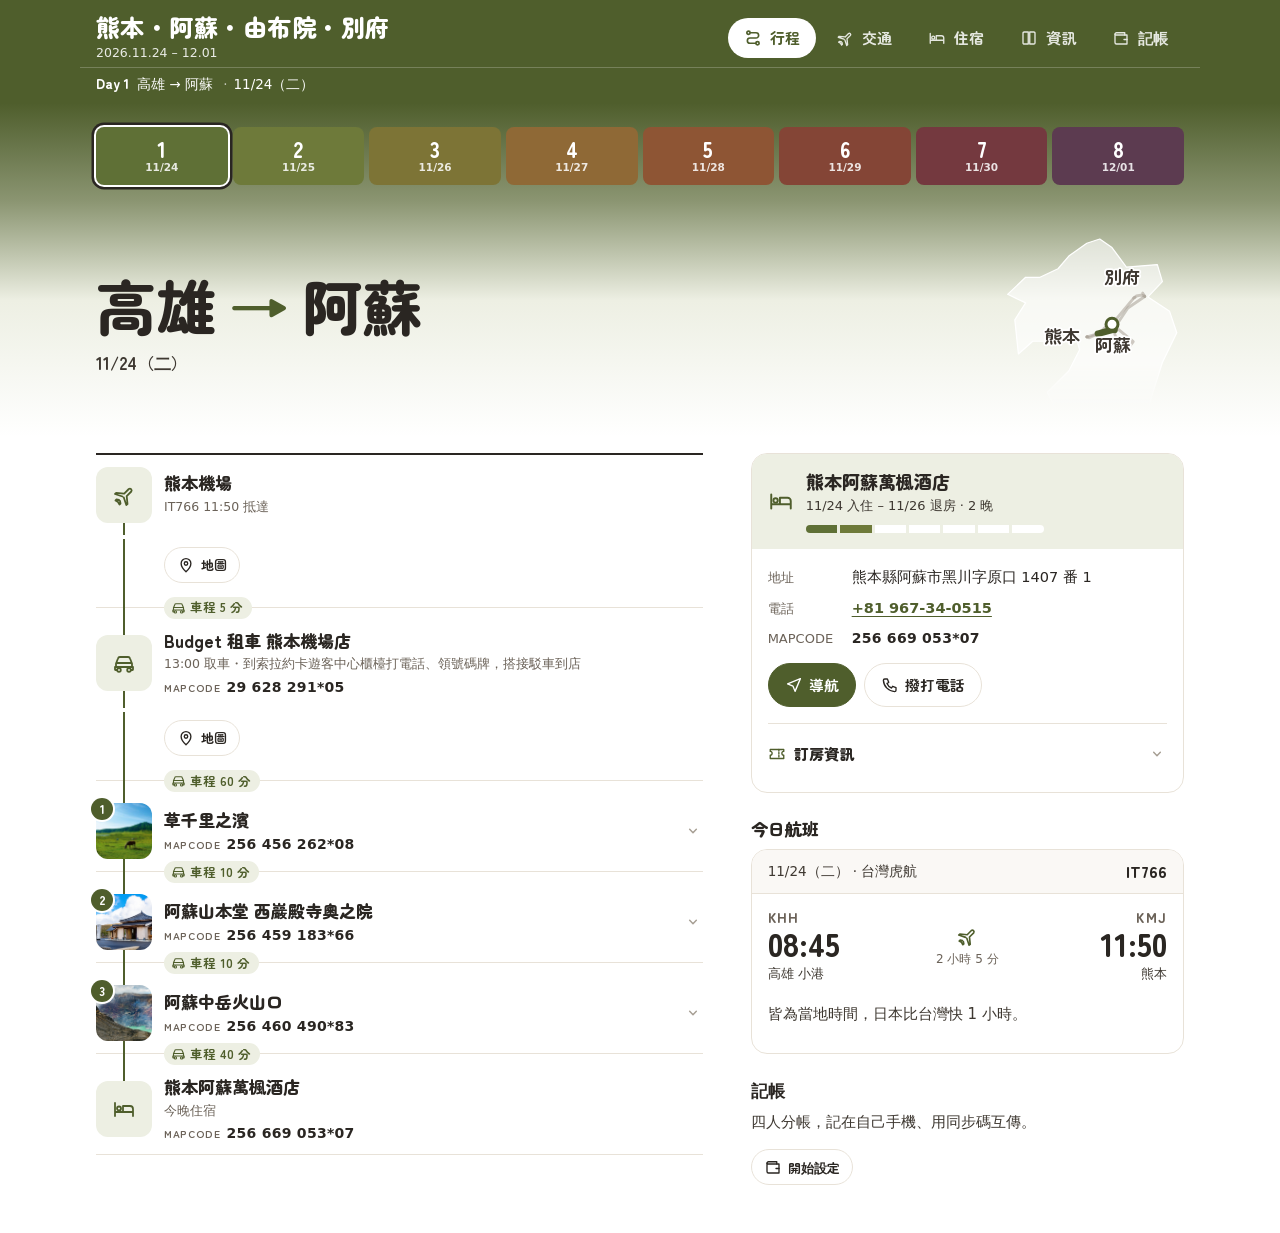
==== commit fd56b4fa: "加入四人分帳記帳功能，以同步碼互傳合併 - 新增第 5 個分頁「記帳」：全團花費、分帳結算、依天分組的明細、同步、設定 - 首次設定四位旅伴名字、我是誰、匯率（全程固定）；名字與匯率隨同步碼帶給旅伴 " ====
--- a/index.html
+++ b/index.html
@@ -28,6 +28,9 @@
     <symbol id="i-book" viewBox="0 0 24 24"><path d="M4 5.5A1.5 1.5 0 0 1 5.5 4H11v16H5.5A1.5 1.5 0 0 1 4 18.5zM20 5.5A1.5 1.5 0 0 0 18.5 4H13v16h5.5a1.5 1.5 0 0 0 1.5-1.5z"/></symbol>
     <symbol id="i-chev" viewBox="0 0 24 24"><path d="m8 10 4 4 4-4"/></symbol>
     <symbol id="i-check" viewBox="0 0 24 24"><path d="m5 12.5 4.5 4.5L19 7.5"/></symbol>
+    <symbol id="i-wallet" viewBox="0 0 24 24"><path d="M4 7a2 2 0 0 1 2-2h11v3"/><path d="M4 7v11a2 2 0 0 0 2 2h14V8H6a2 2 0 0 1-2-1"/><path d="M16 14h4"/></symbol>
+    <symbol id="i-plus" viewBox="0 0 24 24"><path d="M12 5v14M5 12h14"/></symbol>
+    <symbol id="i-share" viewBox="0 0 24 24"><path d="M12 15V4M8 8l4-4 4 4"/><path d="M5 12v7.5h14V12"/></symbol>
     <symbol id="i-offline" viewBox="0 0 24 24"><path d="M3 3l18 18M8.5 16.5a5 5 0 0 1 7 0M5 13a10 10 0 0 1 4.2-2.4M12 8.5a13 13 0 0 1 9 3.5M2 9.5a15 15 0 0 1 3.3-2.2"/><circle cx="12" cy="20" r=".6"/></symbol>
   </defs>
 </svg>
@@ -45,6 +48,7 @@
       <a class="tabs__item" href="#transport" data-tab="transport"><svg class="ic"><use href="#i-plane"/></svg><span>交通</span></a>
       <a class="tabs__item" href="#stay" data-tab="stay"><svg class="ic"><use href="#i-bed"/></svg><span>住宿</span></a>
       <a class="tabs__item" href="#info" data-tab="info"><svg class="ic"><use href="#i-book"/></svg><span>資訊</span></a>
+      <a class="tabs__item" href="#ledger" data-tab="ledger"><svg class="ic"><use href="#i-wallet"/></svg><span>記帳</span></a>
     </nav>
   </div>
   <div class="guide" aria-live="polite">
@@ -60,6 +64,7 @@
   <section class="view" id="view-transport" data-view="transport" aria-label="交通" hidden></section>
   <section class="view" id="view-stay" data-view="stay" aria-label="住宿" hidden></section>
   <section class="view" id="view-info" data-view="info" aria-label="資訊" hidden></section>
+  <section class="view" id="view-ledger" data-view="ledger" aria-label="記帳" hidden></section>
 </main>
 
 <footer class="foot">
--- a/css/style.css
+++ b/css/style.css
@@ -15,8 +15,13 @@
 @font-face { font-family: "Zen Maru"; src: url("../fonts/fill-900.woff2") format("woff2"); font-weight: 900; unicode-range: U+55CE, U+5976, U+7076, U+7CD5, U+7CF0; font-display: swap; }
 @font-face { font-family: "Zen Maru"; src: url("../fonts/fill-700.woff2") format("woff2"); font-weight: 700; unicode-range: U+55CE, U+5976, U+7076, U+7CD5, U+7CF0; font-display: swap; }
 
+/* 註冊成顏色，換日時 --day 本身就能平滑過渡，漸層也跟著一起轉色 */
+@property --day { syntax: "<color>"; inherits: true; initial-value: #4F5E2C; }
+@property --day-soft { syntax: "<color>"; inherits: true; initial-value: #EDEFE3; }
+
 :root {
   color-scheme: light;
+  transition: --day .6s var(--ease), --day-soft .6s var(--ease);
   /* 暖灰階：所有中性色都從這一組來 */
   --white: #FFFFFF;
   --g-50: #FAF8F5;
@@ -44,7 +49,7 @@
 }
 
 *, *::before, *::after { box-sizing: border-box; }
-html { -webkit-text-size-adjust: 100%; scroll-padding-top: 120px; scrollbar-color: var(--g-400) var(--g-100); }
+html { overflow-x: clip; -webkit-text-size-adjust: 100%; scroll-padding-top: 120px; scrollbar-color: var(--g-400) var(--g-100); }
 body {
   margin: 0;
   background: var(--white);
@@ -70,7 +75,7 @@
 .skip:focus { left: 8px; }
 
 /* ── 頁首：整塊鋪上當日秋色 ─────────────── */
-.mast { background: var(--day); color: var(--white); position: sticky; top: 0; z-index: 20; transition: background-color .6s var(--ease); }
+.mast { background: var(--day); color: var(--white); position: sticky; top: 0; z-index: 20; }
 .mast__inner { max-width: var(--max); margin: 0 auto; padding: var(--s3) var(--gutter) var(--s1); display: flex; align-items: center; gap: var(--s5); }
 .mast__title { min-width: 0; }
 .mast__name { font: 900 clamp(19px, 5vw, 24px)/1.25 var(--round); margin: 0; letter-spacing: .02em; }
@@ -86,7 +91,7 @@
 .guide__net .ic { width: 15px; height: 15px; }
 
 /* 分頁：手機在底部，寬螢幕在頁首 */
-.tabs { position: fixed; left: 0; right: 0; bottom: 0; z-index: 30; display: grid; grid-template-columns: repeat(4, 1fr);
+.tabs { position: fixed; left: 0; right: 0; bottom: 0; z-index: 30; display: grid; grid-template-columns: repeat(5, 1fr);
   background: var(--white); border-top: 1px solid var(--g-200); padding-bottom: env(safe-area-inset-bottom); }
 .tabs__item { display: flex; flex-direction: column; align-items: center; justify-content: center; gap: 2px; height: var(--tabbar);
   color: var(--g-600); text-decoration: none; font: 700 12px/1.2 var(--round); }
@@ -112,7 +117,12 @@
 .h-sub { font: 900 17px/1.4 var(--round); margin: 0 0 var(--s2); }
 
 /* ── 色階日期鈕 ─────────────────────────── */
-.days { display: grid; grid-template-columns: repeat(8, minmax(0, 1fr)); gap: 5px; }
+/* 日期鈕與當日標題共用一條由濃到淡的當日色漸層：從頁首的深色接下來，最後淡回白底。
+   兩段左右都延伸到視窗邊緣，內容仍對齊 main 的欄寬；--mid 是兩段的交接色 */
+#view-trip { padding-top: 0; --mid: color-mix(in srgb, var(--day) 62%, var(--day-soft)); }
+.days { display: grid; grid-template-columns: repeat(8, minmax(0, 1fr)); gap: 5px;
+  margin: 0 calc(50% - 50vw); padding: var(--s4) calc(50vw - 50%) var(--s3);
+  background: linear-gradient(var(--day), var(--mid)); }
 .days__btn { appearance: none; border: 0; background: var(--c); color: var(--ci); cursor: pointer; border-radius: var(--r-sm);
   min-height: 58px; padding: 6px 0 5px; display: flex; flex-direction: column; align-items: center; justify-content: center; gap: 1px; font: inherit; position: relative;
   transition: transform .25s var(--ease), box-shadow .25s var(--ease); }
@@ -122,25 +132,32 @@
 .days__btn[aria-selected="true"] { box-shadow: 0 0 0 2px var(--white), 0 0 0 4.5px var(--ink); }
 .days__btn.is-today::after { content: "今天"; position: absolute; top: -7px; left: 50%; transform: translateX(-50%); font: 700 10px/1 var(--body); padding: 3px 5px; background: var(--ink); color: var(--white); border-radius: 99px; white-space: nowrap; }
 
-/* ── 當日標題＋小地圖 ───────────────────── */
-.dayhead { margin: var(--s5) 0 var(--s4); display: grid; grid-template-columns: minmax(0, 1fr) 120px; gap: var(--s3); align-items: center; }
-.dayhead__route { font: 900 clamp(26px, 7.4vw, 40px)/1.2 var(--round); margin: 0; letter-spacing: .01em; }
+/* ── 當日標題＋小地圖：接在日期鈕下方，漸層在這裡淡回白底 ── */
+.dayhead { margin: 0 calc(50% - 50vw) var(--s4); padding: var(--s6) calc(50vw - 50%) var(--s5);
+  background: linear-gradient(var(--mid), var(--day-soft) 42%, var(--white));
+  display: grid; grid-template-columns: minmax(0, 1fr) 120px; gap: var(--s3); align-items: center; }
+.dayhead__route { font: 900 clamp(32px, 9.6vw, 60px)/1.15 var(--round); margin: 0; letter-spacing: .01em; text-wrap: balance; }
+.dayhead__route .pl { white-space: nowrap; }
 .dayhead__route .arr { color: var(--day); margin: 0 .2em; font-weight: 700; }
-.dayhead__meta { margin: var(--s1) 0 0; color: var(--g-600); font-size: 13.5px; }
-.dayhead__chips { margin: var(--s3) 0 0; display: flex; flex-wrap: wrap; gap: 6px; }
-.chip { display: inline-flex; align-items: center; padding: 4px 11px; border-radius: 99px; background: var(--day-soft); color: var(--day); font: 700 12.5px/1.2 var(--round); }
-.chip--quiet { background: var(--g-100); color: var(--g-800); }
+.dayhead__meta { margin: var(--s2) 0 0; color: var(--g-800); font: 700 clamp(14px, 1.6vw, 17px)/1.4 var(--round); }
 
 .minimap { width: 120px; height: auto; display: block; -webkit-mask-image: linear-gradient(to bottom, #000 72%, transparent); mask-image: linear-gradient(to bottom, #000 72%, transparent); }
-.minimap__land { fill: var(--g-100); stroke: var(--g-200); stroke-width: 1; stroke-linejoin: round; }
-.minimap__seg { fill: none; stroke-width: 2.6; stroke-linecap: round; stroke-linejoin: round; opacity: .55; }
-.minimap__seg.is-on { stroke: var(--day); stroke-width: 5.5; opacity: 1; transition: stroke .6s var(--ease); }
+/* 陸地用半透明白，在漸層上仍看得出輪廓；其他天的路段淡淡帶過，今天的路線是唯一的實線 */
+.minimap__land { fill: rgba(255,255,255,.6); stroke: var(--white); stroke-width: 1; stroke-linejoin: round; }
+.minimap__seg { fill: none; stroke: var(--g-400); stroke-width: 2.4; stroke-linecap: round; stroke-linejoin: round; opacity: .55; }
+.minimap__seg.is-on { stroke: var(--day); stroke-width: 5.5; opacity: 1; }
 .minimap__end { fill: var(--white); stroke: var(--day); stroke-width: 2.5; }
 .minimap__labels { font: 700 15px var(--round); fill: var(--g-800); paint-order: stroke; stroke: var(--white); stroke-width: 3px; stroke-linejoin: round; }
 
 @media (min-width: 600px) {
-  .dayhead { grid-template-columns: minmax(0, 1fr) 150px; }
-  .minimap { width: 150px; }
+  .dayhead { grid-template-columns: minmax(0, 1fr) 170px; padding-block: var(--s7) var(--s6); }
+  .minimap { width: 170px; }
+}
+@media (min-width: 960px) {
+  .dayhead { grid-template-columns: minmax(0, 1fr) 180px; padding-block: var(--s6) var(--s5); }
+  .days { padding-top: var(--s5); padding-bottom: var(--s4); }
+  .dayhead__meta { margin-top: var(--s3); }
+  .minimap { width: 180px; }
 }
 
 .daygrid { display: grid; grid-template-columns: minmax(0, 1fr); gap: var(--s6); }
@@ -152,9 +169,23 @@
 /* ── 景點清單 ───────────────────────────── */
 .stops { list-style: none; margin: 0; padding: 0; border-top: 2px solid var(--ink); }
 .stop { border-bottom: 1px solid var(--g-200); }
-.stop__head { display: grid; grid-template-columns: 56px minmax(0, 1fr) auto auto; gap: var(--s3); align-items: center; padding: var(--s3) 0; min-height: 76px; }
-.stop--base .stop__head { grid-template-columns: 56px minmax(0, 1fr) auto; }
-.stop__img { position: relative; width: 56px; height: 56px; }
+.stop { position: relative; }
+.stop__head { position: relative; display: grid; grid-template-columns: 56px minmax(0, 1fr) auto; gap: var(--s3); align-items: center; padding: var(--s3) 0; min-height: 76px; }
+.stop--leg .stop__head { padding-top: 22px; }
+/* 路線脊線：一條日色直線穿過每一站的照片，把整天串成一條路 */
+.stop__head::before, .actions--stop::before { content: ""; position: absolute; left: 27px; width: 2px; background: var(--day); }
+.stop__head::before { top: 0; bottom: -1px; }
+.stop:first-child .stop__head::before { top: 50%; }
+.stop:last-child .stop__head::before { bottom: 50%; }
+.stop:has(.actions--stop) .stop__head::before { bottom: 0; }
+.actions--stop { position: relative; }
+.actions--stop::before { left: calc(27px - 56px - var(--s3)); top: calc(var(--s2) * -1); bottom: calc(var(--s5) * -1 - 1px); }
+.stop:last-child .actions--stop::before { display: none; }
+/* 抵達這一站前的車程：掛在兩站交界、與景點名同一條對齊線 */
+.stop__leg { position: absolute; z-index: 2; top: -11px; left: calc(56px + var(--s3)); display: inline-flex; align-items: center; gap: 4px; height: 22px; padding: 0 9px 0 7px;
+  border-radius: 99px; background: var(--day-soft); color: var(--day); font: 700 12.5px/1 var(--round); white-space: nowrap; }
+.stop__leg .ic { width: 15px; height: 15px; }
+.stop__img { position: relative; z-index: 1; width: 56px; height: 56px; }
 .stop__img img { width: 56px; height: 56px; object-fit: cover; border-radius: var(--r-md); }
 .stop__img--icon { display: grid; place-items: center; border-radius: var(--r-md); background: var(--day-soft); color: var(--day); }
 .stop__img--icon .ic { width: 24px; height: 24px; }
@@ -163,15 +194,13 @@
 .stop__title { min-width: 0; }
 .stop__name { display: block; font: 900 17px/1.35 var(--round); }
 .stop__role { display: block; font-size: 12.5px; color: var(--g-600); margin-top: 1px; }
-.stop__move { display: inline-flex; align-items: center; gap: 4px; justify-self: end; font-size: 12.5px; font-weight: 700; color: var(--day); white-space: nowrap; }
-.stop__move .ic { width: 16px; height: 16px; }
 summary.stop__head:hover .stop__name { color: var(--day); }
 /* 車用導航 MAPCODE：不用展開就看得到，數字等寬好對照輸入 */
 .mc { display: flex; flex-wrap: wrap; align-items: baseline; column-gap: 6px; margin-top: 3px; line-height: 1.3; }
 .mc__k { font: 700 10.5px/1.5 var(--round); letter-spacing: .06em; color: var(--g-600); }
 .mc__v { font: 700 14px/1.3 var(--body); color: var(--ink); letter-spacing: .02em; white-space: nowrap; user-select: all; }
 .subs .mc { margin-top: 4px; }
-.actions--stop { margin: calc(var(--s2) * -1) 0 var(--s3) calc(56px + var(--s3)); }
+.actions--stop { margin: calc(var(--s2) * -1) 0 var(--s5) calc(56px + var(--s3)); }
 
 .stop__detail { padding: 0 0 var(--s5); }
 .stop__detail p { margin: 0 0 var(--s3); color: var(--g-800); font-size: 15.5px; line-height: 1.85; }
@@ -216,6 +245,12 @@
 .lodge__head > .ic { width: 26px; height: 26px; color: var(--day); }
 .lodge .lodge__name { font: 900 18px/1.3 var(--round); margin: 0; }
 .lodge .lodge__nights { margin: 2px 0 0; font-size: 13px; color: var(--g-800); }
+.lodge__head > div { flex: 1; min-width: 0; }
+/* 住哪幾晚：全程 7 晚一條色階，住的那幾晚填上當天的日色，跟日期鈕同一條色階 */
+.nights { display: grid; grid-template-columns: repeat(7, minmax(0, 1fr)); gap: 3px; max-width: 238px; height: 8px; margin-top: var(--s2); }
+.nights i { background: var(--c, var(--white)); }
+.nights i:first-child { border-radius: 99px 0 0 99px; }
+.nights i:last-child { border-radius: 0 99px 99px 0; }
 .lodge__body { padding: var(--s4); }
 .lodge__desc { color: var(--g-800); font-size: 14.5px; line-height: 1.8; margin: var(--s4) 0 0; }
 .facts { margin: 0; display: grid; gap: 6px; font-size: 14.5px; }
@@ -288,13 +323,24 @@
 
 /* ── 資訊 ───────────────────────────────── */
 .infogrid { display: grid; gap: var(--s4); }
-@media (min-width: 720px) { .infogrid { grid-template-columns: 1fr 1fr; } }
+@media (min-width: 720px) { .infogrid { grid-template-columns: repeat(3, minmax(0, 1fr)); } }
 .infobox { background: var(--g-50); border-radius: var(--r-lg); padding: var(--s4); }
 .infobox h3 { font: 900 17px/1.3 var(--round); margin: 0 0 var(--s2); }
 .infobox p { margin: 0 0 var(--s2); color: var(--g-800); font-size: 15px; }
 .infobox .facts { margin-top: var(--s2); }
 .temp { display: flex; align-items: baseline; gap: var(--s2); flex-wrap: wrap; }
 .temp b { font: 900 34px/1 var(--round); color: var(--day); }
+/* 氣候：佔滿整列，溫度放大當主角 */
+.infobox--lead { grid-column: 1 / -1; padding: var(--s5) var(--s4); }
+.infobox--lead .temp { margin-bottom: var(--s3); }
+.infobox--lead .temp b { font-size: clamp(48px, 13vw, 72px); letter-spacing: -.01em; }
+.infobox--lead .temp b small { font-size: .4em; }
+.infobox--lead .temp span { font-size: 14px; }
+@media (min-width: 720px) {
+  .infobox--lead { display: grid; grid-template-columns: minmax(0, 5fr) minmax(0, 7fr); gap: var(--s6); align-items: center; padding: var(--s6); }
+  .infobox--lead .temp { margin-bottom: 0; flex-direction: column; align-items: flex-start; gap: var(--s2); }
+  .infobox--lead .infobox__body p:first-child { margin-top: 0; }
+}
 .temp b small { font: 700 20px/1 var(--body); margin-left: 2px; }
 .temp span { color: var(--g-600); font-size: 13px; }
 
@@ -333,6 +379,107 @@
 .check__list input:checked + span { color: var(--g-600); text-decoration: line-through; }
 .check__foot { margin-top: var(--s6); padding-top: var(--s4); border-top: 1px dashed var(--g-200); }
 
+/* ── 記帳 ─────────────────────────────── */
+.ledsum { background: var(--day-soft); border-radius: var(--r-lg); padding: var(--s5) var(--s4); }
+.ledsum__k { margin: 0; font: 900 15px/1.3 var(--round); color: var(--g-800); }
+.ledsum__v { margin: 2px 0 0; font: 900 clamp(40px, 11vw, 60px)/1.1 var(--round); color: var(--day); letter-spacing: -.01em; }
+.ledsum__t { margin: var(--s1) 0 0; font-size: 14px; color: var(--g-800); }
+.ledsum .actions { margin-top: var(--s4); }
+
+.ledbal { display: grid; }
+.ledbal__row { display: grid; grid-template-columns: minmax(0, 1fr) auto; gap: 2px var(--s3); align-items: baseline; padding: var(--s3) 0; border-bottom: 1px solid var(--g-200); }
+.ledbal__name { font: 900 16px/1.3 var(--round); overflow-wrap: anywhere; }
+.ledbal__name small { margin-left: 6px; padding: 0 6px; border-radius: 99px; background: var(--day); color: var(--white); font: 700 11px/1.6 var(--round); vertical-align: 2px; }
+.ledbal__d { font: 900 16px/1.3 var(--round); text-align: right; color: var(--g-800); }
+.ledbal__d.is-get { color: var(--day); }
+.ledbal__sub { grid-column: 1 / -1; font-size: 13px; color: var(--g-600); }
+.ledtx { list-style: none; margin: var(--s4) 0 0; padding: var(--s3) var(--s4); background: var(--g-50); border-radius: var(--r-lg); display: grid; gap: var(--s2); }
+.ledtx li { display: flex; flex-wrap: wrap; align-items: baseline; gap: 2px 8px; font-size: 15px; }
+.ledtx b { font: 900 15px/1.4 var(--round); }
+.ledtx span[aria-label] { color: var(--g-600); }
+.ledtx .num { margin-left: auto; font-weight: 700; }
+.ledtx small { color: var(--g-600); font-size: 12.5px; }
+.ledempty { color: var(--g-600); font-size: 14.5px; margin: 0 0 var(--s3); }
+
+.ledday { margin-top: var(--s4); }
+.ledday:first-of-type { margin-top: 0; }
+.ledday__h { display: flex; align-items: center; gap: var(--s2); margin: 0; padding-bottom: var(--s1); font: 900 15px/1.3 var(--round); }
+.ledday__h::before { content: ""; width: 10px; height: 10px; border-radius: 99px; background: var(--c); flex: none; }
+.ledday__h .num { margin-left: auto; }
+.ledlist { list-style: none; margin: 0; padding: 0; }
+.led__item { display: grid; grid-template-columns: auto minmax(0, 1fr) auto; align-items: center; gap: var(--s3); width: 100%; min-height: 56px; padding: var(--s2) 0;
+  border: 0; border-bottom: 1px solid var(--g-200); background: none; font: inherit; color: inherit; text-align: left; }
+button.led__item { cursor: pointer; }
+button.led__item:hover .led__note { text-decoration: underline; text-underline-offset: .2em; }
+.led__cat { font: 700 12px/1 var(--round); padding: 6px 8px; border-radius: 99px; background: var(--g-100); color: var(--g-800); white-space: nowrap; }
+.led__main { display: flex; flex-direction: column; min-width: 0; }
+.led__note { font-size: 15px; font-weight: 700; line-height: 1.4; overflow-wrap: anywhere; }
+.led__meta { font-size: 12.5px; color: var(--g-600); line-height: 1.5; }
+.led__amt { font: 900 16px/1.2 var(--round); white-space: nowrap; }
+.led__item--sug { border-bottom-style: dashed; }
+.led__item--sug .led__cat { background: none; box-shadow: inset 0 0 0 1.5px var(--g-400); color: var(--g-600); }
+.led__item--sug .led__note, .led__item--sug .led__amt { color: var(--g-600); }
+
+.ledsync { display: grid; gap: var(--s3); }
+.ledsync > p { margin: 0; color: var(--g-800); font-size: 15px; }
+.ledwho { list-style: none; margin: 0; padding: 0; display: grid; grid-template-columns: 1fr 1fr; gap: var(--s2); }
+.ledwho li { background: var(--g-50); border-radius: var(--r-md); padding: var(--s2) var(--s3); font-size: 13px; color: var(--g-600); }
+.ledwho b { display: block; font: 900 15px/1.4 var(--round); color: var(--ink); overflow-wrap: anywhere; }
+.ledsync .actions { margin-top: 0; }
+.ledmsg { min-height: 1.5em; font-size: 14px; font-weight: 700; color: var(--day); }
+.ledsync + .slot { margin-top: var(--s6); }
+@media (min-width: 720px) { .ledwho { grid-template-columns: repeat(4, 1fr); } }
+
+/* 表單欄位：字級 16px 避免 iOS 點下去自動放大 */
+.fld { display: grid; gap: 4px; }
+.fld > span, .chips legend { font-size: 13px; font-weight: 700; color: var(--g-600); }
+.fld__in, .fld input, .fld select { width: 100%; min-height: 46px; padding: 8px 12px; font: 400 16px/1.4 var(--body); color: var(--ink);
+  background: var(--white); border: 1.5px solid var(--g-200); border-radius: var(--r-sm); }
+.fld__in:focus, .fld input:focus, .fld select:focus, .ledf__amt input:focus { outline: none; border-color: var(--day); }
+.chips { border: 0; margin: 0; padding: 0; display: flex; flex-wrap: wrap; gap: 6px; min-width: 0; }
+.chips legend { padding: 0; margin-bottom: 6px; }
+.chip { position: relative; }
+.chip input { position: absolute; inset: 0; opacity: 0; margin: 0; cursor: pointer; }
+.chip span { display: inline-flex; align-items: center; min-height: 40px; padding: 0 14px; border: 1.5px solid var(--g-200); border-radius: 99px;
+  font: 700 14px/1 var(--round); background: var(--white); transition: background-color .2s, border-color .2s, color .2s; }
+.chip input:checked + span { background: var(--day); border-color: var(--day); color: var(--white); }
+.chip input:focus-visible + span { outline: 3px solid var(--ink); outline-offset: 2px; }
+
+.cfg { display: grid; gap: var(--s4); margin-top: var(--s4); }
+.cfg__names { display: grid; gap: var(--s2); }
+.cfg__row { display: flex; gap: var(--s2); align-items: center; }
+.cfg__row .fld__in { flex: 1; min-width: 0; }
+.cfg .actions, .cfg .hint { margin-top: 0; }
+.slot .cfg { padding-bottom: var(--s2); }
+
+/* 記一筆：手機從底部滑出，寬螢幕置中 */
+.ledf { width: 100%; max-width: 560px; max-height: 92dvh; margin: auto auto 0; padding: 0; border: 0; border-radius: var(--r-lg) var(--r-lg) 0 0;
+  background: var(--white); color: var(--ink); box-shadow: 0 -8px 40px rgba(42, 38, 34, .18); overflow: auto; overscroll-behavior: contain; }
+.ledf::backdrop { background: rgba(42, 38, 34, .45); }
+@media (min-width: 600px) { .ledf { margin: auto; border-radius: var(--r-lg); } }
+.ledf__form { display: grid; gap: var(--s4); padding: var(--s3) var(--gutter) calc(var(--s4) + env(safe-area-inset-bottom)); }
+.ledf__head { display: flex; align-items: center; justify-content: space-between; margin-right: -10px; }
+.ledf__head h2 { margin: 0; font: 900 20px/1.3 var(--round); }
+.ledf__x { width: 44px; height: 44px; border: 0; background: none; border-radius: 99px; font-size: 28px; line-height: 1; color: var(--g-600); cursor: pointer; }
+.ledf__amt { display: flex; gap: var(--s3); align-items: center; }
+.ledf__amt input { flex: 1; min-width: 0; min-height: 60px; padding: 4px 14px; font: 900 32px/1.2 var(--round); color: var(--ink);
+  background: var(--g-50); border: 1.5px solid var(--g-200); border-radius: var(--r-md); }
+.ledf__amt .chips { flex-wrap: nowrap; }
+.ledf__err { margin: 0; min-height: 1.4em; color: #844536; font-weight: 700; font-size: 14px; }
+.ledf .actions, .cfg .ledf__err { margin-top: 0; }
+.ledf .ledf__err { margin-bottom: calc(-1 * var(--s3)); }
+.ledf__del { margin-left: auto; color: #844536; }
+@media (prefers-reduced-motion: no-preference) {
+  .ledf[open] { animation: sheet .35s var(--ease); }
+}
+@keyframes sheet { from { transform: translateY(24px); opacity: .6; } to { transform: none; opacity: 1; } }
+
+/* 行程頁側欄：今日花費 */
+.spend .spend__v { display: flex; flex-wrap: wrap; align-items: baseline; gap: 4px 10px; margin: 0; }
+.spend__v b { font: 900 26px/1.2 var(--round); color: var(--day); }
+.spend__v span { font-size: 13.5px; color: var(--g-600); }
+.spend .actions { margin-top: var(--s2); }
+
 .foot { max-width: var(--max); margin: 0 auto; padding: var(--s5) var(--gutter) var(--s6); color: var(--g-600); font-size: 12.5px; border-top: 1px solid var(--g-200); }
 .foot p { margin: 0 0 4px; max-width: none; }
 /* 頁尾只剩離線狀態；還沒存進手機時整條收起來，不留空白框 */
@@ -347,7 +494,7 @@
 }
 @keyframes front { 0% { filter: none; } 35% { filter: brightness(1.45) saturate(1.1); } 100% { filter: none; } }
 @keyframes rise { from { opacity: .4; transform: translateY(6px); } to { opacity: 1; transform: none; } }
-@media (prefers-reduced-motion: reduce) { .mast, .minimap__seg { transition: none; } }
+@media (prefers-reduced-motion: reduce) { :root { transition: none; } }
 
 @media (max-width: 370px) {
   .days { gap: 3px; }
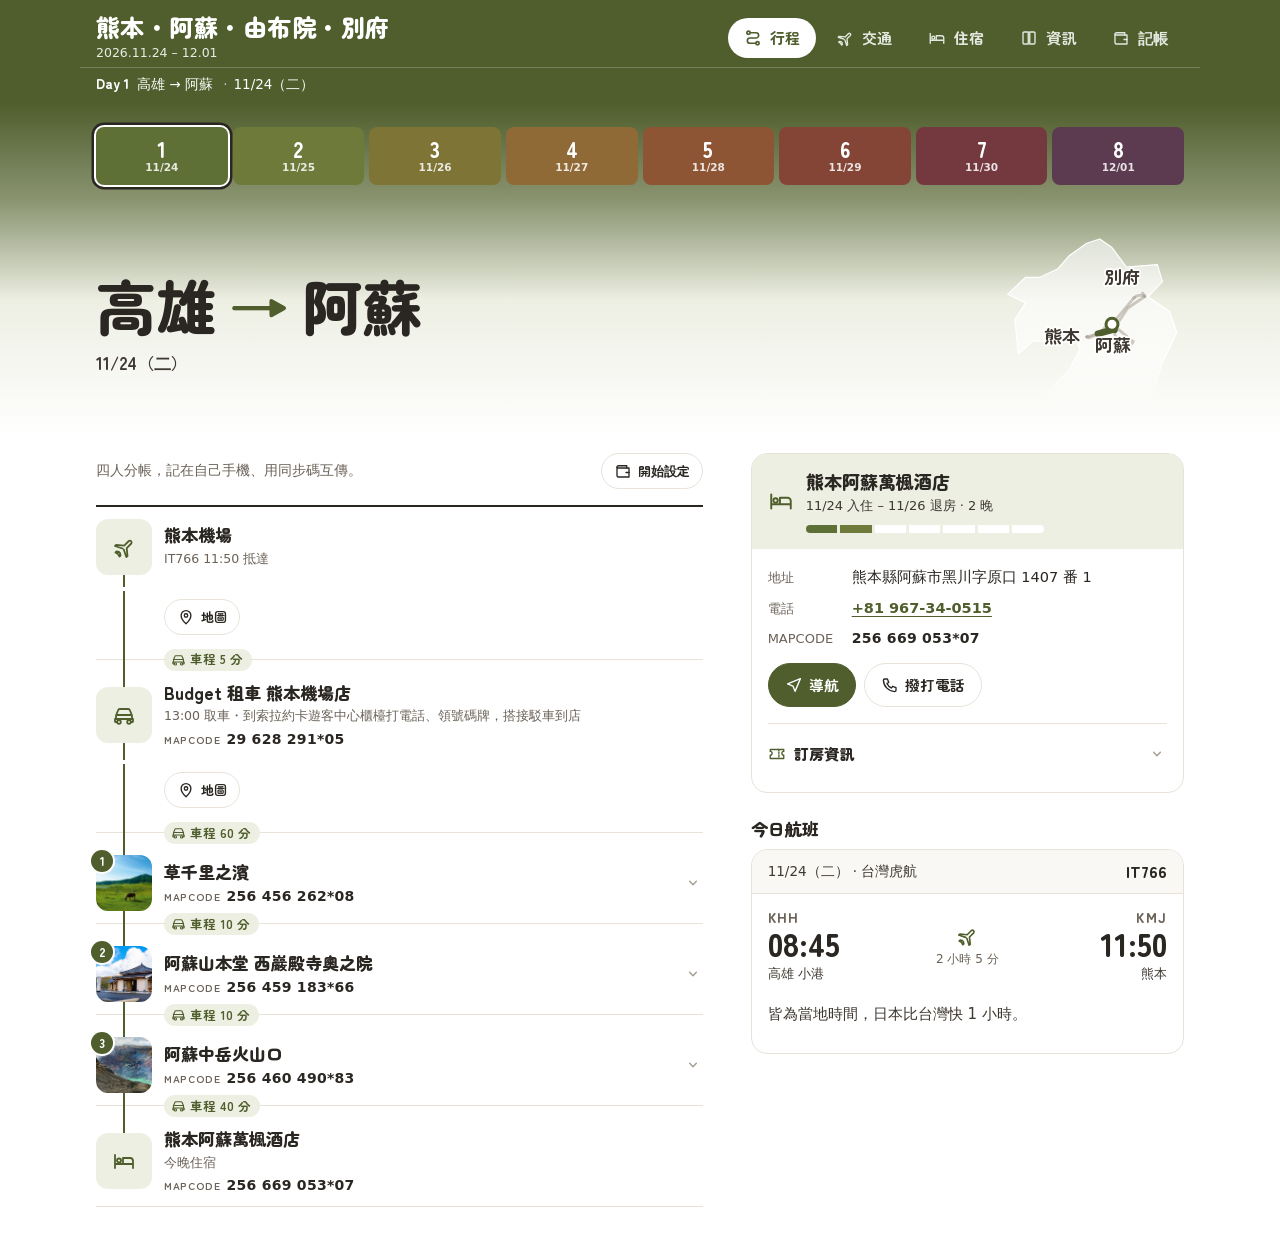
==== commit 40c6ba9d: "主畫面名稱統一改成「熊本之旅」 Co-Authored-By: Claude Opus 5.5 <noreply@anthropic.com>" ====
--- a/index.html
+++ b/index.html
@@ -4,6 +4,7 @@
 <meta charset="utf-8">
 <meta name="viewport" content="width=device-width, initial-scale=1, viewport-fit=cover">
 <title>熊本・阿蘇・由布院・別府 2026.11</title>
+<meta name="apple-mobile-web-app-title" content="熊本之旅">
 <meta name="description" content="2026/11/24–12/01 九州自駕八日行程：熊本、阿蘇、高千穗、湯布院、別府。">
 <meta name="theme-color" content="#4F5E2C">
 <link rel="manifest" href="manifest.webmanifest">
--- a/css/style.css
+++ b/css/style.css
@@ -390,8 +390,9 @@
 .ledbal__row { display: grid; grid-template-columns: minmax(0, 1fr) auto; gap: 2px var(--s3); align-items: baseline; padding: var(--s3) 0; border-bottom: 1px solid var(--g-200); }
 .ledbal__name { font: 900 16px/1.3 var(--round); overflow-wrap: anywhere; }
 .ledbal__name small { margin-left: 6px; padding: 0 6px; border-radius: 99px; background: var(--day); color: var(--white); font: 700 11px/1.6 var(--round); vertical-align: 2px; }
-.ledbal__d { font: 900 16px/1.3 var(--round); text-align: right; color: var(--g-800); }
-.ledbal__d.is-get { color: var(--day); }
+.ledbal__d { justify-self: end; padding: 2px 10px; border-radius: 99px; font: 900 16px/1.3 var(--round); text-align: right; color: var(--g-600); background: var(--g-100); }
+.ledbal__d.is-get { color: #FFFFFF; background: #2F7A3E; }
+.ledbal__d.is-pay { color: #FFFFFF; background: #B8402E; }
 .ledbal__sub { grid-column: 1 / -1; font-size: 13px; color: var(--g-600); }
 .ledtx { list-style: none; margin: var(--s4) 0 0; padding: var(--s3) var(--s4); background: var(--g-50); border-radius: var(--r-lg); display: grid; gap: var(--s2); }
 .ledtx li { display: flex; flex-wrap: wrap; align-items: baseline; gap: 2px 8px; font-size: 15px; }
@@ -457,12 +458,12 @@
   background: var(--white); color: var(--ink); box-shadow: 0 -8px 40px rgba(42, 38, 34, .18); overflow: auto; overscroll-behavior: contain; }
 .ledf::backdrop { background: rgba(42, 38, 34, .45); }
 @media (min-width: 600px) { .ledf { margin: auto; border-radius: var(--r-lg); } }
-.ledf__form { display: grid; gap: var(--s4); padding: var(--s3) var(--gutter) calc(var(--s4) + env(safe-area-inset-bottom)); }
+.ledf__form { display: grid; grid-template-columns: minmax(0, 1fr); gap: var(--s4); padding: var(--s3) var(--gutter) calc(var(--s4) + env(safe-area-inset-bottom)); }
 .ledf__head { display: flex; align-items: center; justify-content: space-between; margin-right: -10px; }
 .ledf__head h2 { margin: 0; font: 900 20px/1.3 var(--round); }
 .ledf__x { width: 44px; height: 44px; border: 0; background: none; border-radius: 99px; font-size: 28px; line-height: 1; color: var(--g-600); cursor: pointer; }
 .ledf__amt { display: flex; gap: var(--s3); align-items: center; }
-.ledf__amt input { flex: 1; min-width: 0; min-height: 60px; padding: 4px 14px; font: 900 32px/1.2 var(--round); color: var(--ink);
+.ledf__amt input { flex: 1 1 0; width: 0; min-width: 0; min-height: 60px; padding: 4px 14px; font: 900 32px/1.2 var(--round); color: var(--ink);
   background: var(--g-50); border: 1.5px solid var(--g-200); border-radius: var(--r-md); }
 .ledf__amt .chips { flex-wrap: nowrap; }
 .ledf__err { margin: 0; min-height: 1.4em; color: #844536; font-weight: 700; font-size: 14px; }
@@ -478,7 +479,12 @@
 .spend .spend__v { display: flex; flex-wrap: wrap; align-items: baseline; gap: 4px 10px; margin: 0; }
 .spend__v b { font: 900 26px/1.2 var(--round); color: var(--day); }
 .spend__v span { font-size: 13.5px; color: var(--g-600); }
-.spend .actions { margin-top: var(--s2); }
+
+/* 行程頁景點清單上方：記帳列 */
+.spendbar { display: flex; align-items: center; justify-content: space-between; gap: var(--s3); margin-bottom: var(--s4); }
+.spendbar__t { display: flex; flex-wrap: wrap; align-items: baseline; gap: 2px 8px; margin: 0; font-size: 13.5px; color: var(--g-600); }
+.spendbar__t b { font: 900 20px/1.2 var(--round); color: var(--day); }
+.spendbar .btn { flex: none; }
 
 .foot { max-width: var(--max); margin: 0 auto; padding: var(--s5) var(--gutter) var(--s6); color: var(--g-600); font-size: 12.5px; border-top: 1px solid var(--g-200); }
 .foot p { margin: 0 0 4px; max-width: none; }
